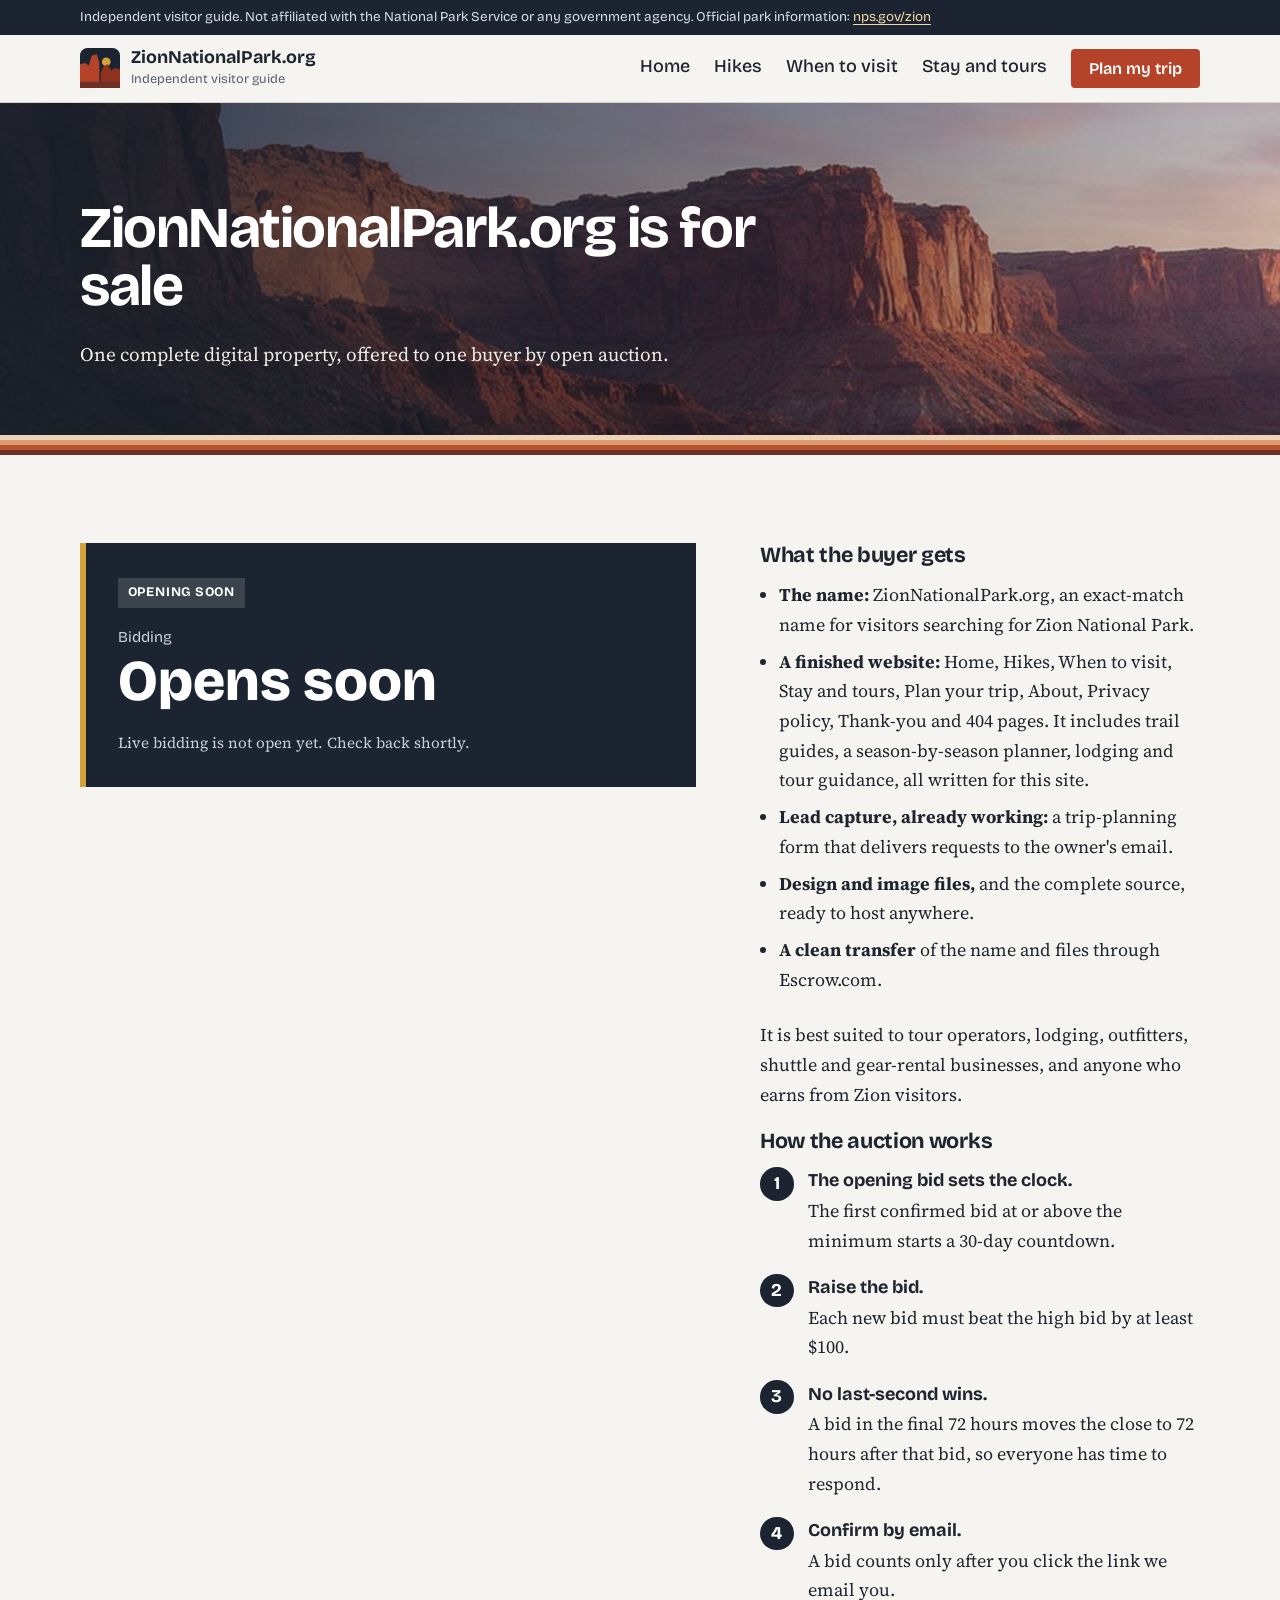
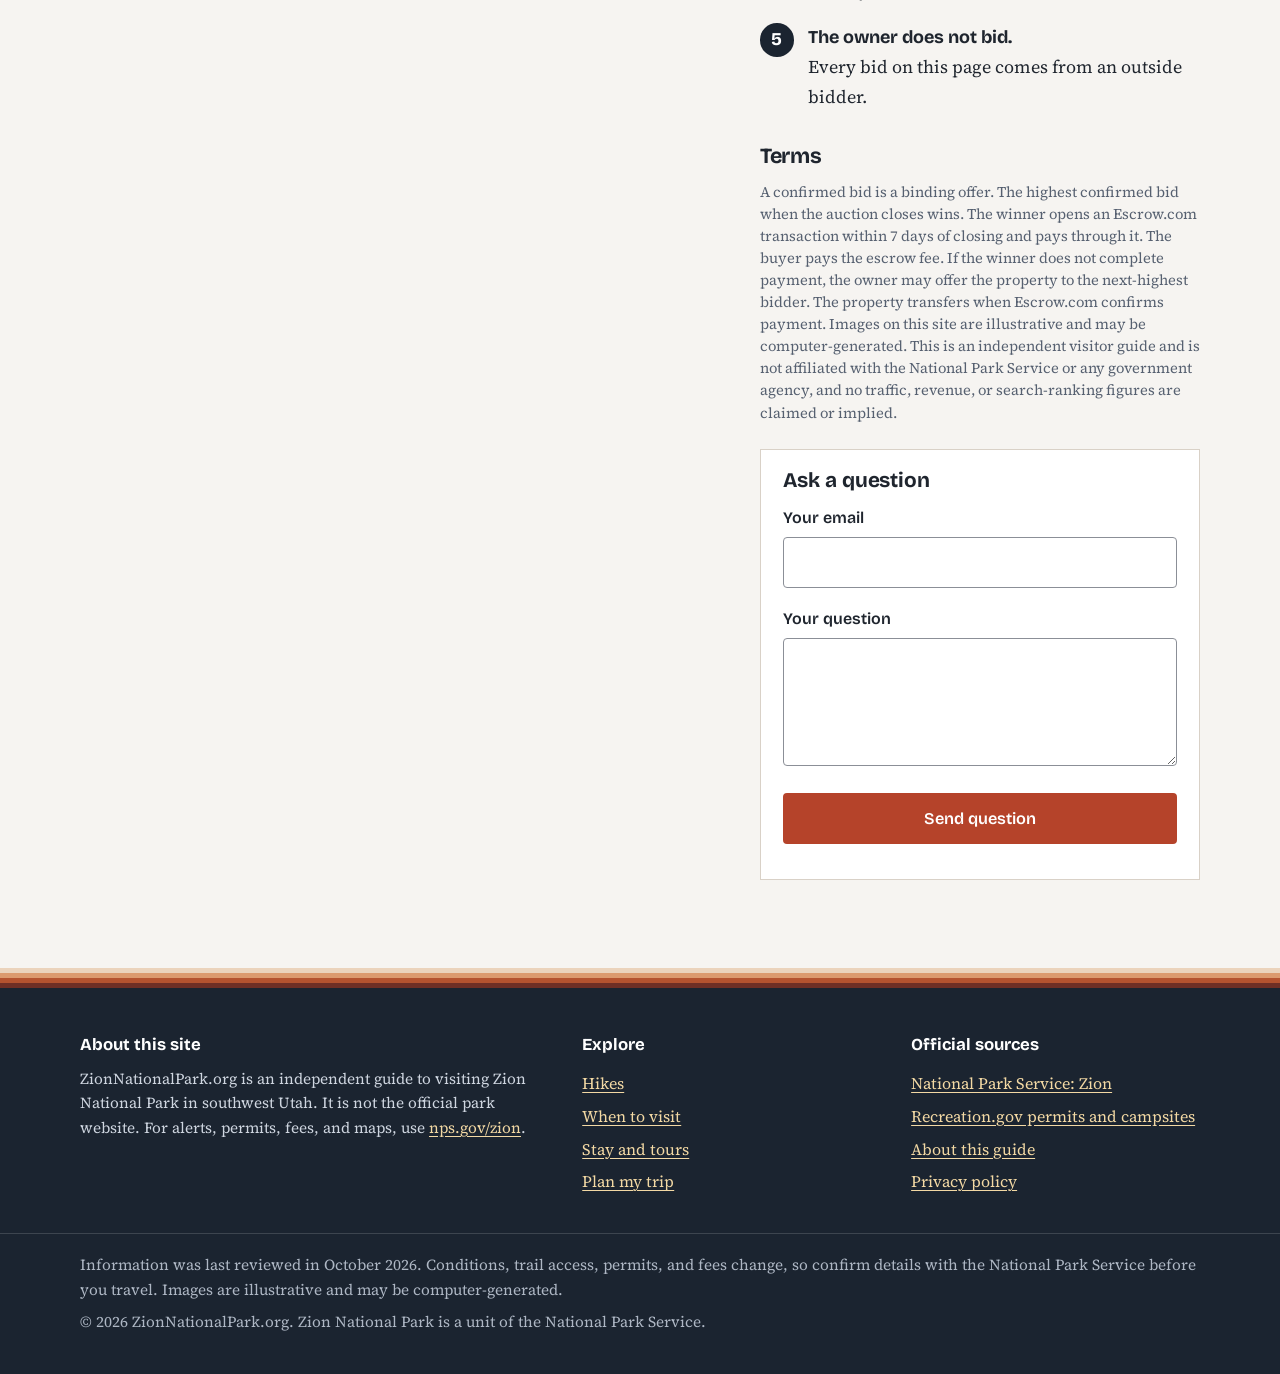
==== auction.html @ b56c2395 "Add auction page (unlinked, noindex) and auction client script Co-Authored-By: Claude Sonnet 5.5 <no" ====
<!doctype html>
<html lang="en">
<head>
<meta charset="utf-8">
<meta name="robots" content="noindex, follow">
<meta name="viewport" content="width=device-width, initial-scale=1">
<title>ZionNationalPark.org: Digital Property for Sale by Auction</title>
<meta name="description" content="ZionNationalPark.org is offered as a complete digital property: the name, a finished visitor guide, and a working lead-capture form. Bids are open.">

<link rel="canonical" href="https://zionnationalpark.org/auction.html">
<meta property="og:type" content="website">
<meta property="og:site_name" content="ZionNationalPark.org">
<meta property="og:title" content="ZionNationalPark.org: Digital Property for Sale by Auction">
<meta property="og:description" content="ZionNationalPark.org is offered as a complete digital property: the name, a finished visitor guide, and a working lead-capture form. Bids are open.">
<meta property="og:url" content="https://zionnationalpark.org/auction.html">
<meta property="og:image" content="https://zionnationalpark.org/images/og-image.jpg">
<meta name="twitter:card" content="summary_large_image">
<meta name="theme-color" content="#1b2430">
<link rel="icon" href="favicon.svg" type="image/svg+xml">
<link rel="apple-touch-icon" href="apple-touch-icon.png">
<link rel="preconnect" href="https://fonts.googleapis.com">
<link rel="preconnect" href="https://fonts.gstatic.com" crossorigin>
<link rel="stylesheet" href="https://fonts.googleapis.com/css2?family=Bricolage+Grotesque:opsz,wght@12..96,500..800&family=Source+Serif+4:ital,opsz,wght@0,8..60,400..600;1,8..60,400&display=swap">
<link rel="stylesheet" href="css/style.css">
<script src="js/config.js"></script>
<script src="js/main.js" defer></script>
<script src="js/auction.js" defer></script>

</head>
<body>
<a class="skip" href="#main">Skip to content</a>
<div class="notice"><div class="wrap">Independent visitor guide. Not affiliated with the National Park Service or any government agency. Official park information: <a href="https://www.nps.gov/zion" rel="noopener">nps.gov/zion</a></div></div>
<header class="site-header">
<div class="wrap">
<a class="brand" href="index.html"><svg viewBox="0 0 64 64" aria-hidden="true"><rect width="64" height="64" rx="12" fill="#1B2430"/><circle cx="42" cy="22" r="7" fill="#D6A03B"/><path d="M0,64 L0,26 L8,24 L14,28 L19,12 L27,10 L31,24 L31,64 Z" fill="#B5432A"/><path d="M64,64 L64,34 L56,32 L50,36 L44,26 L37,30 L33,40 L33,64 Z" fill="#8F3320"/><rect x="0" y="54" width="64" height="10" fill="#6F2F25"/></svg><span><span class="brand-name">ZionNationalPark.org</span><span class="brand-sub">Independent visitor guide</span></span></a>
<button class="nav-toggle" type="button" aria-expanded="false" aria-controls="site-nav">Menu</button>
<nav class="nav" id="site-nav" aria-label="Main"><a href="index.html">Home</a><a href="hikes.html">Hikes</a><a href="when-to-visit.html">When to visit</a><a href="plan-your-stay.html">Stay and tours</a><a class="btn" href="plan-your-trip.html">Plan my trip</a></nav>
</div>
</header>
<main id="main">

<section class="page-head">
<img src="images/header-plan.jpg" data-fallback="images/art/header-plan.svg" alt="" width="1600" height="500" fetchpriority="high">
<div class="wrap">
<h1>ZionNationalPark.org is for sale</h1>
<p>One complete digital property, offered to one buyer by open auction.</p>
</div>
</section>
<div class="strata" aria-hidden="true"><i></i><i></i><i></i><i></i></div>

<section class="section">
<div class="wrap form-layout">
<div>
<div id="a-banner" class="a-banner" hidden role="status"></div>

<div class="auction-panel" id="auction-panel" aria-live="polite">
<span class="a-status" id="a-status">Loading</span>
<p class="a-label" id="a-label">Current high bid</p>
<p class="a-amount" id="a-amount">&nbsp;</p>
<p class="a-clock-label" id="a-clock-label"></p>
<p class="a-clock" id="a-clock"></p>
<p class="a-meta" id="a-meta"></p>
<div class="a-history-wrap" id="a-history-wrap" hidden>
<h3>Confirmed bids</h3>
<ul class="a-history" id="a-history"></ul>
</div>
</div>

<div id="bid-form-wrap" hidden>
<form id="bid-form" class="lead-form" novalidate>
<h2 style="margin-top:0">Place a bid</h2>
<p class="fine" style="margin-top:0">Your next bid must be at least <strong id="a-min"></strong>. Your bid counts only after you confirm it by email.</p>
<div class="hp" aria-hidden="true"><input type="text" name="website" tabindex="-1" autocomplete="off"></div>
<div class="field-row">
<div class="field"><label for="bid-name">Your name</label><input type="text" id="bid-name" name="name" autocomplete="name" required></div>
<div class="field"><label for="bid-company">Company <span class="hint">(optional)</span></label><input type="text" id="bid-company" name="company" autocomplete="organization"></div>
</div>
<div class="field-row">
<div class="field"><label for="bid-email">Email</label><input type="email" id="bid-email" name="email" autocomplete="email" required></div>
<div class="field"><label for="bid-phone">Phone</label><input type="tel" id="bid-phone" name="phone" autocomplete="tel" required></div>
</div>
<div class="field"><label for="bid-amount">Your bid (US dollars)</label><div class="a-amount-field"><span>$</span><input type="text" inputmode="numeric" id="bid-amount" name="amount" autocomplete="off" required></div></div>
<div class="field"><label class="check"><input type="checkbox" name="terms" id="bid-terms"><span>I have read the auction terms. I understand that a confirmed bid is binding, and that the winner pays through Escrow.com within 7 days of the auction closing.</span></label></div>
<button class="btn" type="submit">Submit bid</button>
<div id="bid-status" class="form-status" role="status"></div>
</form>
</div>
<div id="a-closed" class="a-closed" hidden>Bidding is not open right now.</div>
</div>

<aside class="a-side">
<h2>What the buyer gets</h2>
<ul class="a-list">
<li><strong>The name:</strong> ZionNationalPark.org, an exact-match name for visitors searching for Zion National Park.</li>
<li><strong>A finished website:</strong> Home, Hikes, When to visit, Stay and tours, Plan your trip, About, Privacy policy, Thank-you and 404 pages. It includes trail guides, a season-by-season planner, lodging and tour guidance, all written for this site.</li>
<li><strong>Lead capture, already working:</strong> a trip-planning form that delivers requests to the owner's email.</li>
<li><strong>Design and image files,</strong> and the complete source, ready to host anywhere.</li>
<li><strong>A clean transfer</strong> of the name and files through Escrow.com.</li>
</ul>
<p>It is best suited to tour operators, lodging, outfitters, shuttle and gear-rental businesses, and anyone who earns from Zion visitors.</p>

<h2>How the auction works</h2>
<ol class="steps">
<li><strong>The opening bid sets the clock.</strong>The first confirmed bid at or above the minimum starts a 30-day countdown.</li>
<li><strong>Raise the bid.</strong>Each new bid must beat the high bid by at least $100.</li>
<li><strong>No last-second wins.</strong>A bid in the final 72 hours moves the close to 72 hours after that bid, so everyone has time to respond.</li>
<li><strong>Confirm by email.</strong>A bid counts only after you click the link we email you.</li>
<li><strong>The owner does not bid.</strong>Every bid on this page comes from an outside bidder.</li>
</ol>

<h2>Terms</h2>
<p class="fine" style="margin-top:0">A confirmed bid is a binding offer. The highest confirmed bid when the auction closes wins. The winner opens an Escrow.com transaction within 7 days of closing and pays through it. The buyer pays the escrow fee. If the winner does not complete payment, the owner may offer the property to the next-highest bidder. The property transfers when Escrow.com confirms payment. Images on this site are illustrative and may be computer-generated. This is an independent visitor guide and is not affiliated with the National Park Service or any government agency, and no traffic, revenue, or search-ranking figures are claimed or implied.</p>

<form id="ask-form" class="ask-form" novalidate>
<h3>Ask a question</h3>
<div class="hp" aria-hidden="true"><input type="checkbox" name="botcheck" tabindex="-1" autocomplete="off"></div>
<div class="field"><label for="ask-email">Your email</label><input type="email" id="ask-email" name="email" required></div>
<div class="field"><label for="ask-msg">Your question</label><textarea id="ask-msg" name="message" required></textarea></div>
<button class="btn" type="submit">Send question</button>
<div id="ask-status" class="form-status" role="status"></div>
</form>
</aside>
</div>
</section>

</main>
<div class="strata strata--static" aria-hidden="true"><i></i><i></i><i></i><i></i></div>
<footer class="site-footer">
<div class="wrap">
<div>
<h2>About this site</h2>
<p>ZionNationalPark.org is an independent guide to visiting Zion National Park in southwest Utah. It is not the official park website. For alerts, permits, fees, and maps, use <a href="https://www.nps.gov/zion" rel="noopener">nps.gov/zion</a>.</p>
</div>
<div>
<h2>Explore</h2>
<ul>
<li><a href="hikes.html">Hikes</a></li>
<li><a href="when-to-visit.html">When to visit</a></li>
<li><a href="plan-your-stay.html">Stay and tours</a></li>
<li><a href="plan-your-trip.html">Plan my trip</a></li>
</ul>
</div>
<div>
<h2>Official sources</h2>
<ul>
<li><a href="https://www.nps.gov/zion" rel="noopener">National Park Service: Zion</a></li>
<li><a href="https://www.recreation.gov" rel="noopener">Recreation.gov permits and campsites</a></li>
<li><a href="about.html">About this guide</a></li>
<li><a href="privacy.html">Privacy policy</a></li>
</ul>
</div>
</div>
<div class="legal"><div class="wrap">
<p>Information was last reviewed in October 2026. Conditions, trail access, permits, and fees change, so confirm details with the National Park Service before you travel. Images are illustrative and may be computer-generated.</p>
<p>&copy; <span id="year">2026</span> ZionNationalPark.org. Zion National Park is a unit of the National Park Service.</p>
</div></div>
</footer>
</body>
</html>
---- css/style.css ----
/* ZionNationalPark.org — independent visitor guide */

:root {
  --night: #1b2430;
  --night-2: #27354a;
  --paper: #f6f4f1;
  --paper-2: #ebe6df;
  --ink: #1f252e;
  --muted: #566070;
  --line: #d9d1c7;
  --vermilion: #b5432a;
  --vermilion-dk: #8f3320;
  --river: #2f6f6a;
  --gold: #d6a03b;
  --s1: #ebd3bc;
  --s2: #dc9a6e;
  --s3: #b5532f;
  --s4: #6f2f25;
  --wrap: 1120px;
  --head: "Bricolage Grotesque", "Avenir Next", "Segoe UI", system-ui, sans-serif;
  --body: "Source Serif 4", Georgia, "Times New Roman", serif;
}

*, *::before, *::after { box-sizing: border-box; }
html { -webkit-text-size-adjust: 100%; scroll-behavior: smooth; }
body {
  margin: 0;
  background: var(--paper);
  color: var(--ink);
  font-family: var(--body);
  font-size: 1.125rem;
  line-height: 1.65;
}
img { max-width: 100%; height: auto; display: block; }
a { color: var(--vermilion); text-underline-offset: 3px; }
a:hover { color: var(--vermilion-dk); }
:focus-visible { outline: 3px solid var(--river); outline-offset: 3px; }

h1, h2, h3 {
  font-family: var(--head);
  font-weight: 700;
  line-height: 1.12;
  letter-spacing: -0.015em;
  margin: 0 0 .6em;
}
h1 { font-size: clamp(2.5rem, 6.4vw, 4.8rem); line-height: 1.02; letter-spacing: -0.025em; }
h2 { font-size: clamp(1.75rem, 3.4vw, 2.5rem); }
h3 { font-size: 1.3rem; letter-spacing: -0.005em; }
p { margin: 0 0 1.1em; }

.wrap { width: min(100% - 2.5rem, var(--wrap)); margin-inline: auto; }
.prose { max-width: 40rem; }
.section { padding: clamp(3rem, 7vw, 5.5rem) 0; }
.section--tint { background: var(--paper-2); }
.lede { font-size: 1.28rem; line-height: 1.55; color: #323a46; }

.skip {
  position: absolute; left: -999px; top: 0; background: #fff; color: var(--ink);
  padding: .6rem 1rem; z-index: 100;
}
.skip:focus { left: .5rem; top: .5rem; }

/* ---------- top notice + header ---------- */
.notice {
  background: var(--night);
  color: #d9dee6;
  font-family: var(--head);
  font-size: .84rem;
  line-height: 1.4;
  padding: .5rem 0;
}
.notice a { color: #f3d9a4; }
.site-header { background: var(--paper); border-bottom: 1px solid var(--line); }
.site-header .wrap { display: flex; align-items: center; justify-content: space-between; gap: 1rem; padding: .8rem 0; }
.brand { display: flex; align-items: center; gap: .7rem; text-decoration: none; color: var(--ink); }
.brand svg, .brand img { width: 40px; height: 40px; flex: none; }
.brand-name { font-family: var(--head); font-weight: 700; font-size: 1.12rem; line-height: 1.1; display: block; }
.brand-sub { font-family: var(--head); font-size: .8rem; color: var(--muted); display: block; }
.nav-toggle {
  display: none; font: inherit; font-family: var(--head); font-weight: 600;
  background: none; border: 1.5px solid var(--ink); border-radius: 4px; padding: .4rem .8rem; cursor: pointer; color: var(--ink);
}
.nav { display: flex; align-items: center; gap: 1.5rem; font-family: var(--head); font-weight: 500; }
.nav a { color: var(--ink); text-decoration: none; padding: .3rem 0; border-bottom: 2px solid transparent; }
.nav a:hover { border-bottom-color: var(--s2); }
.nav a[aria-current="page"] { border-bottom-color: var(--vermilion); }
.nav .btn { color: #fff; border-bottom: 0; padding: .55rem 1rem; }

@media (max-width: 860px) {
  .nav-toggle { display: inline-block; }
  .nav { display: none; position: absolute; left: 0; right: 0; top: 100%; background: var(--paper); flex-direction: column; align-items: stretch; gap: 0; padding: .5rem 1.25rem 1.2rem; border-bottom: 1px solid var(--line); z-index: 20; }
  .nav.is-open { display: flex; }
  .nav a { padding: .8rem 0; border-bottom: 1px solid var(--line); }
  .nav .btn { margin-top: .8rem; text-align: center; }
  .site-header { position: relative; }
}

/* ---------- buttons ---------- */
.btn {
  display: inline-block; font-family: var(--head); font-weight: 600; font-size: 1.02rem; line-height: 1.2;
  background: var(--vermilion); color: #fff; text-decoration: none;
  padding: .85rem 1.35rem; border-radius: 4px; border: 2px solid var(--vermilion); cursor: pointer;
}
.btn:hover { background: var(--vermilion-dk); border-color: var(--vermilion-dk); color: #fff; }
.btn--ghost { background: transparent; color: #fff; border-color: rgba(255,255,255,.75); }
.btn--ghost:hover { background: rgba(255,255,255,.14); border-color: #fff; }
.btn--gold { background: var(--gold); border-color: var(--gold); color: var(--night); }
.btn--gold:hover { background: #e4b252; border-color: #e4b252; color: var(--night); }
.btn-row { display: flex; flex-wrap: wrap; gap: .8rem; }

/* ---------- strata band (page-load draws once) ---------- */
.strata { display: flex; flex-direction: column; }
.strata i { display: block; height: 5px; transform-origin: left; animation: draw .9s cubic-bezier(.2,.7,.2,1) both; }
.strata i:nth-child(1) { background: var(--s1); animation-delay: .05s; }
.strata i:nth-child(2) { background: var(--s2); animation-delay: .2s; }
.strata i:nth-child(3) { background: var(--s3); animation-delay: .35s; }
.strata i:nth-child(4) { background: var(--s4); animation-delay: .5s; }
@keyframes draw { from { transform: scaleX(0); } to { transform: scaleX(1); } }
.strata--static i { animation: none; }

/* ---------- hero ---------- */
.hero { position: relative; color: #fff; background: var(--night); min-height: min(82vh, 780px); display: flex; align-items: flex-end; overflow: hidden; }
.hero > img { position: absolute; inset: 0; width: 100%; height: 100%; object-fit: cover; }
.hero::before {
  content: ""; position: absolute; inset: 0; z-index: 1;
  background: linear-gradient(180deg, rgba(27,36,48,.28) 0%, rgba(27,36,48,.12) 35%, rgba(27,36,48,.82) 100%);
}
.hero .wrap { position: relative; z-index: 2; padding: 6rem 0 3.2rem; }
.hero h1 { max-width: 16ch; text-shadow: 0 2px 24px rgba(0,0,0,.35); }
.hero p { max-width: 36rem; font-size: 1.25rem; color: #f1ece4; text-shadow: 0 1px 12px rgba(0,0,0,.4); }

.page-head { position: relative; color: #fff; background: var(--night); overflow: hidden; }
.page-head > img { position: absolute; inset: 0; width: 100%; height: 100%; object-fit: cover; }
.page-head::before { content: ""; position: absolute; inset: 0; z-index: 1; background: linear-gradient(90deg, rgba(27,36,48,.82) 0%, rgba(27,36,48,.45) 60%, rgba(27,36,48,.2) 100%); }
.page-head .wrap { position: relative; z-index: 2; padding: clamp(3.5rem, 8vw, 6rem) 0 clamp(2.5rem, 6vw, 4rem); }
.page-head h1 { font-size: clamp(2.1rem, 5vw, 3.6rem); max-width: 20ch; margin-bottom: .4em; }
.page-head p { max-width: 38rem; font-size: 1.2rem; margin: 0; color: #f1ece4; }

/* ---------- quick facts ---------- */
.facts { background: var(--paper-2); border-bottom: 1px solid var(--line); }
.facts dl { display: grid; grid-template-columns: repeat(4, 1fr); margin: 0; }
.facts div { padding: 1.4rem 1.2rem 1.4rem 0; }
.facts div + div { padding-left: 1.4rem; border-left: 1px solid var(--line); }
.facts dt { font-family: var(--head); font-weight: 700; font-size: 1.55rem; line-height: 1.1; letter-spacing: -0.01em; }
.facts dd { margin: .3rem 0 0; font-size: .98rem; line-height: 1.4; color: var(--muted); }
@media (max-width: 760px) {
  .facts dl { grid-template-columns: 1fr 1fr; }
  .facts div { padding: 1rem .8rem 1rem 0; }
  .facts div:nth-child(odd) { padding-left: 0; border-left: 0; }
  .facts div:nth-child(n+3) { border-top: 1px solid var(--line); }
}

/* ---------- cards ---------- */
.grid { display: grid; gap: 1.6rem; }
.grid--2 { grid-template-columns: repeat(2, 1fr); }
.grid--3 { grid-template-columns: repeat(3, 1fr); }
.grid--4 { grid-template-columns: repeat(4, 1fr); }
@media (max-width: 980px) { .grid--4 { grid-template-columns: repeat(2, 1fr); } .grid--3 { grid-template-columns: repeat(2, 1fr); } }
@media (max-width: 640px) { .grid--4, .grid--3, .grid--2 { grid-template-columns: 1fr; } }

.card { position: relative; background: #fff; border: 1px solid var(--line); display: flex; flex-direction: column; }
.card > img { width: 100%; aspect-ratio: 4 / 3; object-fit: cover; background: var(--paper-2); }
.card-body { padding: 1.15rem 1.2rem 1.35rem; display: flex; flex-direction: column; flex: 1; }
.card-body h3 { margin-bottom: .4em; }
.card-body p { font-size: 1rem; line-height: 1.55; margin-bottom: .9em; }
.card-body > :last-child { margin-bottom: 0; }
.card h3 a { color: var(--ink); text-decoration: none; }
.card h3 a::after { content: ""; position: absolute; inset: 0; }
.card h3 a:hover { color: var(--vermilion); }
.card:focus-within { outline: 3px solid var(--river); outline-offset: 2px; }
.card h3 a:focus-visible { outline: none; }

/* ---------- trail plates ---------- */
.plate {
  display: flex; flex-wrap: wrap; gap: .5rem 1.4rem;
  margin: 0 0 1rem; padding: .85rem 1rem; background: var(--night); color: #f4eadc;
  border-radius: 2px; outline: 1px solid rgba(244,234,220,.35); outline-offset: -5px;
}
.plate div { min-width: 0; }
.plate dt { font-family: var(--head); font-size: .78rem; color: #b9c2cf; line-height: 1.3; }
.plate dd { margin: 0; font-family: var(--head); font-weight: 700; font-size: 1.1rem; line-height: 1.25; color: #fff; }

/* ---------- editorial blocks ---------- */
.split { display: grid; grid-template-columns: 1.1fr 1fr; gap: clamp(1.6rem, 4vw, 3.5rem); align-items: center; }
.split--flip > :first-child { order: 2; }
.split img { width: 100%; aspect-ratio: 4 / 3; object-fit: cover; }
@media (max-width: 800px) { .split { grid-template-columns: 1fr; } .split--flip > :first-child { order: 0; } }

.points { list-style: none; margin: 0; padding: 0; display: grid; gap: 1.5rem; }
.points li { padding-left: 1.2rem; border-left: 4px solid var(--s3); }
.points strong { font-family: var(--head); font-size: 1.15rem; display: block; margin-bottom: .15rem; }

.facts-list { margin: 0 0 1.2em; padding: 0; list-style: none; font-size: 1rem; }
.facts-list li { padding: .45rem 0; border-top: 1px solid var(--line); }
.facts-list li:last-child { border-bottom: 1px solid var(--line); }
.facts-list b { font-family: var(--head); }

.callout { background: #fff; border: 1px solid var(--line); border-left: 6px solid var(--gold); padding: 1.1rem 1.3rem; margin: 2rem 0; font-size: 1.02rem; }
.callout strong { font-family: var(--head); }
.callout > :last-child { margin-bottom: 0; }

.table-wrap { overflow-x: auto; border: 1px solid var(--line); background: #fff; }
table { border-collapse: collapse; width: 100%; font-size: 1rem; min-width: 640px; }
th, td { text-align: left; padding: .8rem 1rem; vertical-align: top; border-bottom: 1px solid var(--line); }
th { font-family: var(--head); font-weight: 600; background: var(--paper-2); }
tr:last-child td { border-bottom: 0; }

.cta { background: var(--night); color: #fff; }
.cta h2 { color: #fff; max-width: 22ch; }
.cta p { color: #d4dae3; max-width: 38rem; }

details { border-top: 1px solid var(--line); padding: 1rem 0; }
details:last-of-type { border-bottom: 1px solid var(--line); }
summary { font-family: var(--head); font-weight: 600; font-size: 1.15rem; cursor: pointer; }
details p { margin: .7rem 0 0; font-size: 1.05rem; max-width: 40rem; }

/* ---------- form ---------- */
.form-layout { display: grid; grid-template-columns: 1.4fr 1fr; gap: clamp(2rem, 5vw, 4rem); align-items: start; }
@media (max-width: 900px) { .form-layout { grid-template-columns: 1fr; } }
.lead-form { background: #fff; border: 1px solid var(--line); padding: clamp(1.2rem, 3vw, 2rem); }
.field-row { display: grid; grid-template-columns: 1fr 1fr; gap: 0 1.2rem; }
@media (max-width: 640px) { .field-row { grid-template-columns: 1fr; } }
.field { margin-bottom: 1.15rem; }
.field label, .field legend { display: block; font-family: var(--head); font-weight: 600; font-size: 1rem; margin-bottom: .35rem; padding: 0; }
.field .hint { font-size: .92rem; color: var(--muted); font-weight: 400; }
.field input[type="text"], .field input[type="email"], .field input[type="tel"], .field select, .field textarea {
  width: 100%; font: inherit; font-size: 1rem; color: var(--ink); background: #fff;
  border: 1.5px solid #8b8f97; border-radius: 4px; padding: .7rem .8rem; min-height: 3.1rem;
}
.field textarea { min-height: 8rem; }
.field textarea { min-height: 8rem; resize: vertical; }
.field input:focus, .field select:focus, .field textarea:focus { outline: 3px solid var(--river); outline-offset: 1px; border-color: var(--river); }
.field .error { display: none; color: #a12a16; font-family: var(--head); font-size: .95rem; margin-top: .35rem; }
.field.has-error .error { display: block; }
.field.has-error input, .field.has-error select, .field.has-error textarea { border-color: #a12a16; }
.check { display: flex; gap: .7rem; align-items: flex-start; font-size: .98rem; line-height: 1.5; }
.check input { width: 1.2rem; height: 1.2rem; margin-top: .25rem; flex: none; accent-color: var(--vermilion); }
.hp { position: absolute; left: -9999px; width: 1px; height: 1px; overflow: hidden; }
.form-status { margin-top: 1rem; font-family: var(--head); font-weight: 600; }
.form-status.is-error { color: #a12a16; }
.lead-form .btn { width: 100%; font-size: 1.1rem; padding: 1rem; }
.lead-form .btn[disabled] { opacity: .65; cursor: progress; }
.fine { font-size: .92rem; color: var(--muted); line-height: 1.5; margin-top: .9rem; }

.steps { list-style: none; counter-reset: step; margin: 0 0 2rem; padding: 0; display: grid; gap: 1.1rem; }
.steps li { counter-increment: step; padding-left: 3rem; position: relative; }
.steps li::before {
  content: counter(step); position: absolute; left: 0; top: .05rem; width: 2.1rem; height: 2.1rem; border-radius: 50%;
  background: var(--night); color: #fff; font-family: var(--head); font-weight: 700; display: grid; place-items: center;
}
.steps strong { font-family: var(--head); display: block; }

/* ---------- footer ---------- */
.site-footer { background: var(--night); color: #cfd6e0; font-size: 1rem; }
.site-footer .wrap { display: grid; grid-template-columns: 1.6fr 1fr 1fr; gap: 2.5rem; padding: 3rem 0 2.2rem; }
@media (max-width: 800px) { .site-footer .wrap { grid-template-columns: 1fr; gap: 1.8rem; } }
.site-footer h2 { font-size: 1.05rem; color: #fff; margin-bottom: .7em; letter-spacing: 0; }
.site-footer a { color: #f3d9a4; }
.site-footer ul { list-style: none; margin: 0; padding: 0; }
.site-footer li { padding: .2rem 0; }
.site-footer p { font-size: .96rem; line-height: 1.6; }
.legal { border-top: 1px solid rgba(255,255,255,.15); padding: 1.2rem 0 2rem; font-size: .88rem; color: #aeb7c4; }
.legal .wrap { display: block; padding: 0; }
.legal p { margin: 0 0 .5em; }

.center-page { text-align: left; }

@media (prefers-reduced-motion: reduce) {
  html { scroll-behavior: auto; }
  .strata i { animation: none; }
}
@media print {
  .notice, .nav, .nav-toggle, .cta, .site-footer .wrap { display: none; }
}

/* ---------- auction page ---------- */
.auction-panel { background: var(--night); color: #fff; padding: clamp(1.3rem, 3vw, 2rem); border-left: 6px solid var(--gold); margin-bottom: 1.6rem; }
.a-status { display: inline-block; font-family: var(--head); font-weight: 700; font-size: .82rem; letter-spacing: .06em; text-transform: uppercase; padding: .25rem .6rem; background: rgba(255,255,255,.14); color: #fff; }
.a-status.is-running { background: var(--gold); color: var(--night); }
.a-status.is-open { background: var(--river); color: #fff; }
.a-label { font-family: var(--head); font-size: .95rem; color: #c9d1dc; margin: 1.1rem 0 0; }
.a-amount { font-family: var(--head); font-weight: 800; font-size: clamp(2.4rem, 7vw, 3.6rem); line-height: 1.1; margin: 0; color: #fff; }
.a-clock-label { font-family: var(--head); font-size: .95rem; color: #c9d1dc; margin: 1.1rem 0 0; }
.a-clock { font-family: var(--head); font-weight: 700; font-size: clamp(1.3rem, 4vw, 1.8rem); margin: 0; font-variant-numeric: tabular-nums; }
.a-meta { font-size: .95rem; color: #c9d1dc; margin: .9rem 0 0; line-height: 1.55; }
.a-history-wrap { margin-top: 1.3rem; border-top: 1px solid rgba(255,255,255,.18); padding-top: 1rem; }
.a-history-wrap h3 { font-size: 1rem; color: #fff; margin: 0 0 .5rem; }
.a-history { list-style: none; margin: 0; padding: 0; font-family: var(--head); font-size: .95rem; }
.a-history li { display: flex; justify-content: space-between; gap: 1rem; padding: .3rem 0; border-bottom: 1px solid rgba(255,255,255,.1); }
.a-history li span:first-child { font-weight: 700; }
.a-history li span:last-child { color: #c9d1dc; text-align: right; }
.a-banner { padding: .9rem 1.1rem; margin-bottom: 1.2rem; font-family: var(--head); font-weight: 600; border-left: 6px solid; }
.a-banner.is-ok { background: #e3f2e6; border-color: #2e7d4a; color: #174a2b; }
.a-banner.is-warn { background: #fdf0d8; border-color: #b9770e; color: #6b4306; }
.form-status.is-ok { color: #1f6b3d; }
.a-amount-field { position: relative; }
.a-amount-field span { position: absolute; left: .85rem; top: 50%; transform: translateY(-50%); font-family: var(--head); font-weight: 700; }
.a-amount-field input { padding-left: 1.8rem !important; }
.a-closed { background: #fff; border: 1px solid var(--line); padding: 1.2rem 1.4rem; font-family: var(--head); font-weight: 600; }
.a-list { margin: 0 0 1.6rem; padding-left: 1.2rem; }
.a-list li { margin-bottom: .45rem; }
.a-side h2 { font-size: 1.35rem; }
.ask-form { background: #fff; border: 1px solid var(--line); padding: 1.2rem 1.4rem; margin-top: 1.6rem; }
.ask-form .btn { width: 100%; }
.ask-form h3 { margin-top: 0; }
[hidden] { display: none !important; }
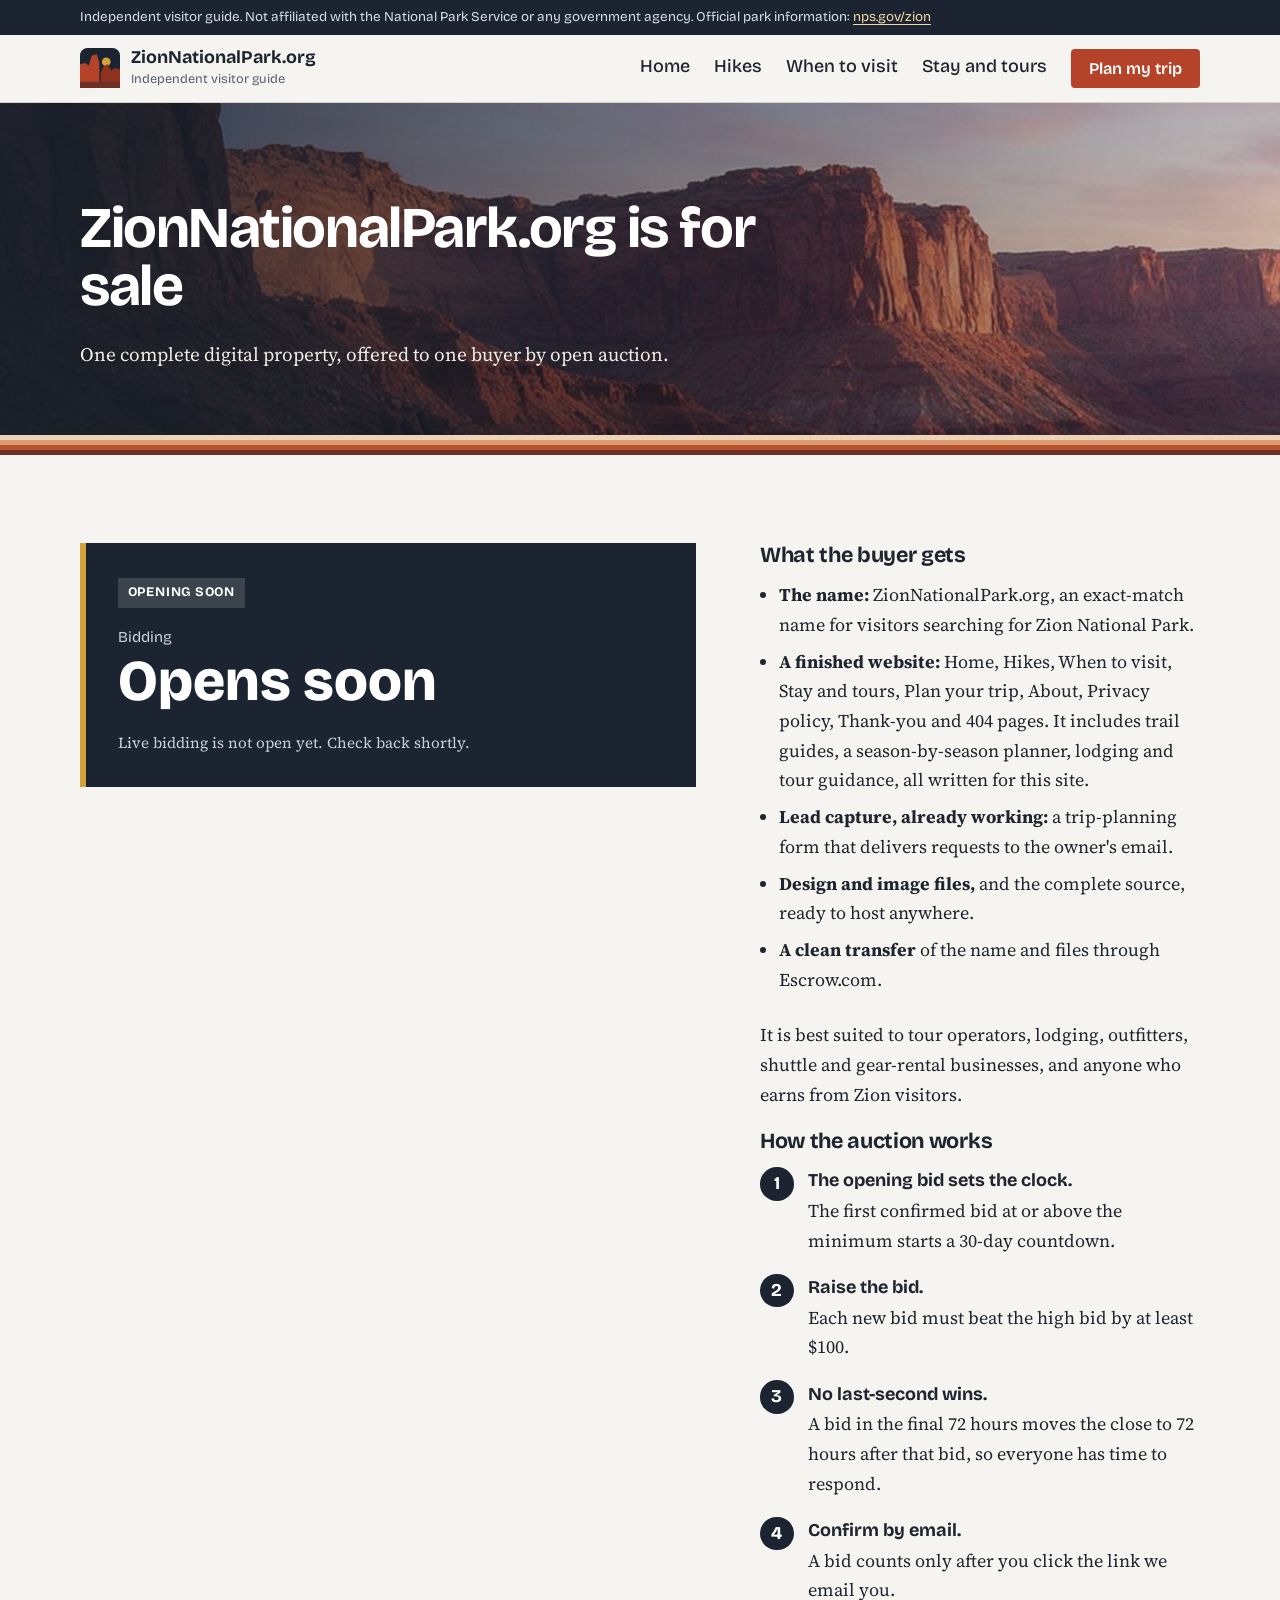
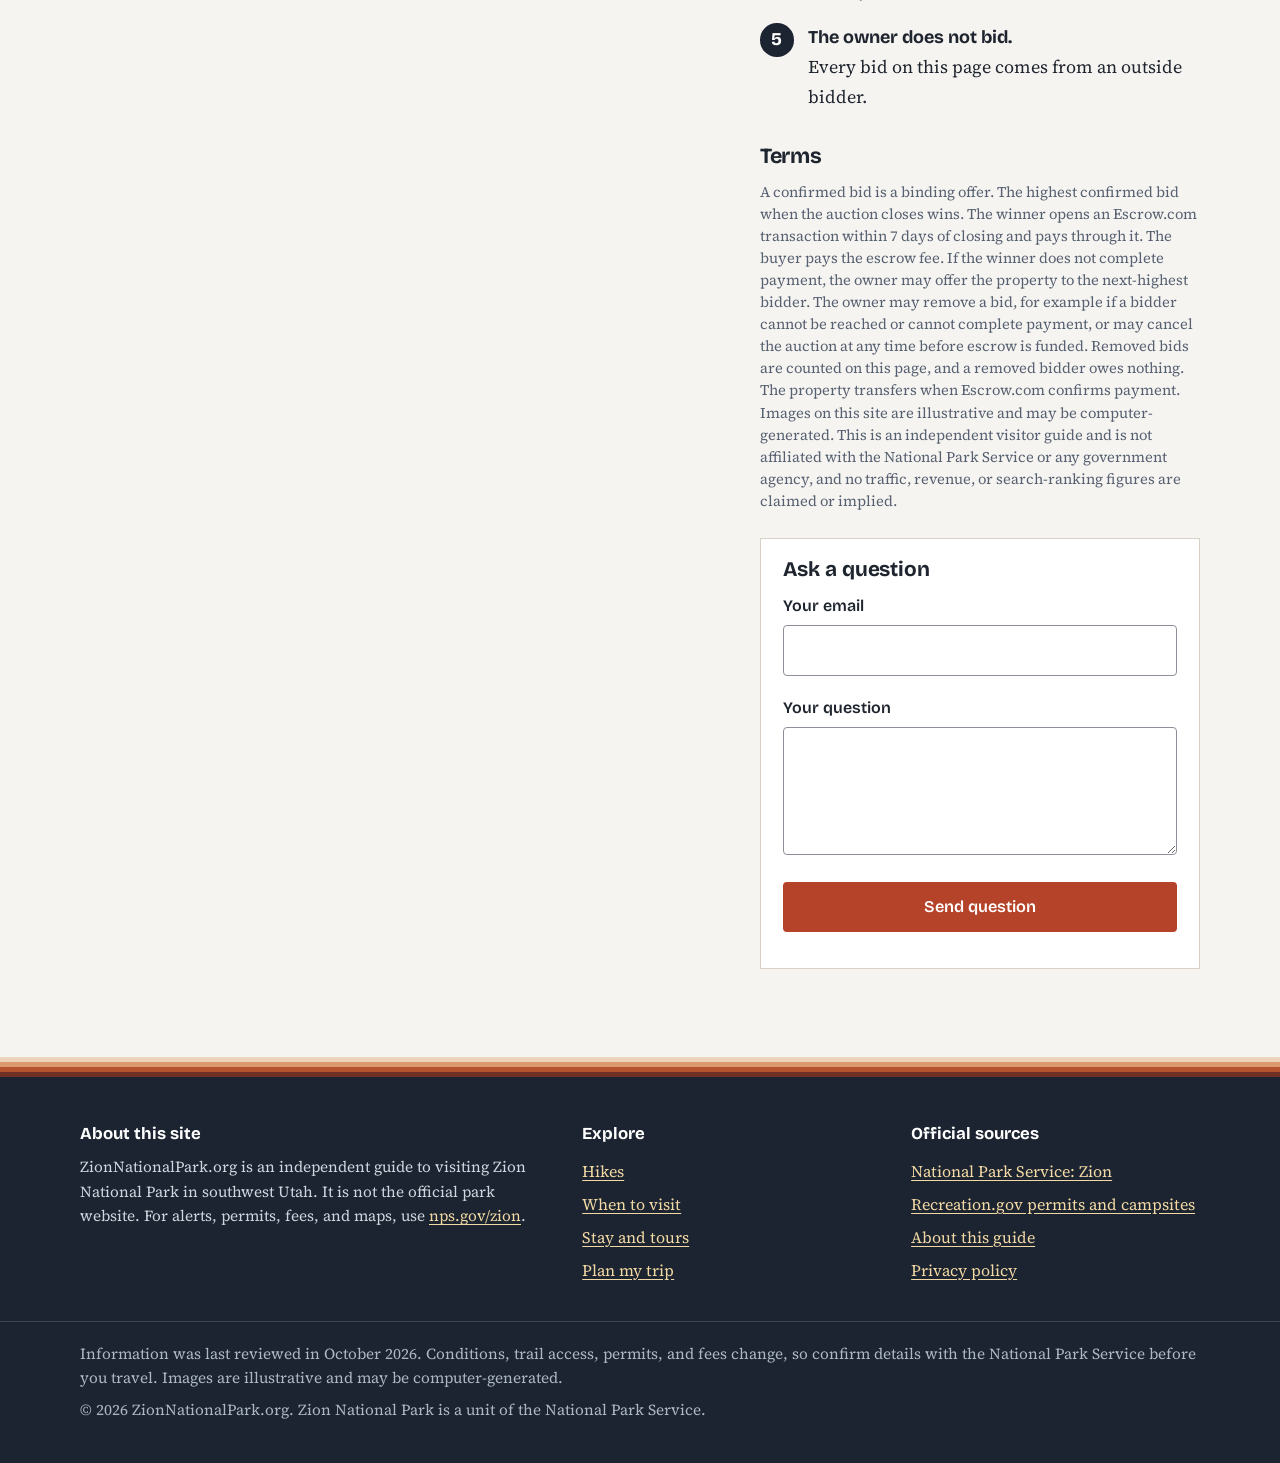
==== commit 075e91e2: "Auction page: cancelled state, removed-bid note, updated terms Co-Authored-By: Claude Sonnet 5.5 <no" ====
--- a/auction.html
+++ b/auction.html
@@ -63,6 +63,7 @@
 <div class="a-history-wrap" id="a-history-wrap" hidden>
 <h3>Confirmed bids</h3>
 <ul class="a-history" id="a-history"></ul>
+<p class="a-meta" id="a-removed" hidden></p>
 </div>
 </div>
 
@@ -109,7 +110,7 @@
 </ol>
 
 <h2>Terms</h2>
-<p class="fine" style="margin-top:0">A confirmed bid is a binding offer. The highest confirmed bid when the auction closes wins. The winner opens an Escrow.com transaction within 7 days of closing and pays through it. The buyer pays the escrow fee. If the winner does not complete payment, the owner may offer the property to the next-highest bidder. The property transfers when Escrow.com confirms payment. Images on this site are illustrative and may be computer-generated. This is an independent visitor guide and is not affiliated with the National Park Service or any government agency, and no traffic, revenue, or search-ranking figures are claimed or implied.</p>
+<p class="fine" style="margin-top:0">A confirmed bid is a binding offer. The highest confirmed bid when the auction closes wins. The winner opens an Escrow.com transaction within 7 days of closing and pays through it. The buyer pays the escrow fee. If the winner does not complete payment, the owner may offer the property to the next-highest bidder. The owner may remove a bid, for example if a bidder cannot be reached or cannot complete payment, or may cancel the auction at any time before escrow is funded. Removed bids are counted on this page, and a removed bidder owes nothing. The property transfers when Escrow.com confirms payment. Images on this site are illustrative and may be computer-generated. This is an independent visitor guide and is not affiliated with the National Park Service or any government agency, and no traffic, revenue, or search-ranking figures are claimed or implied.</p>
 
 <form id="ask-form" class="ask-form" novalidate>
 <h3>Ask a question</h3>
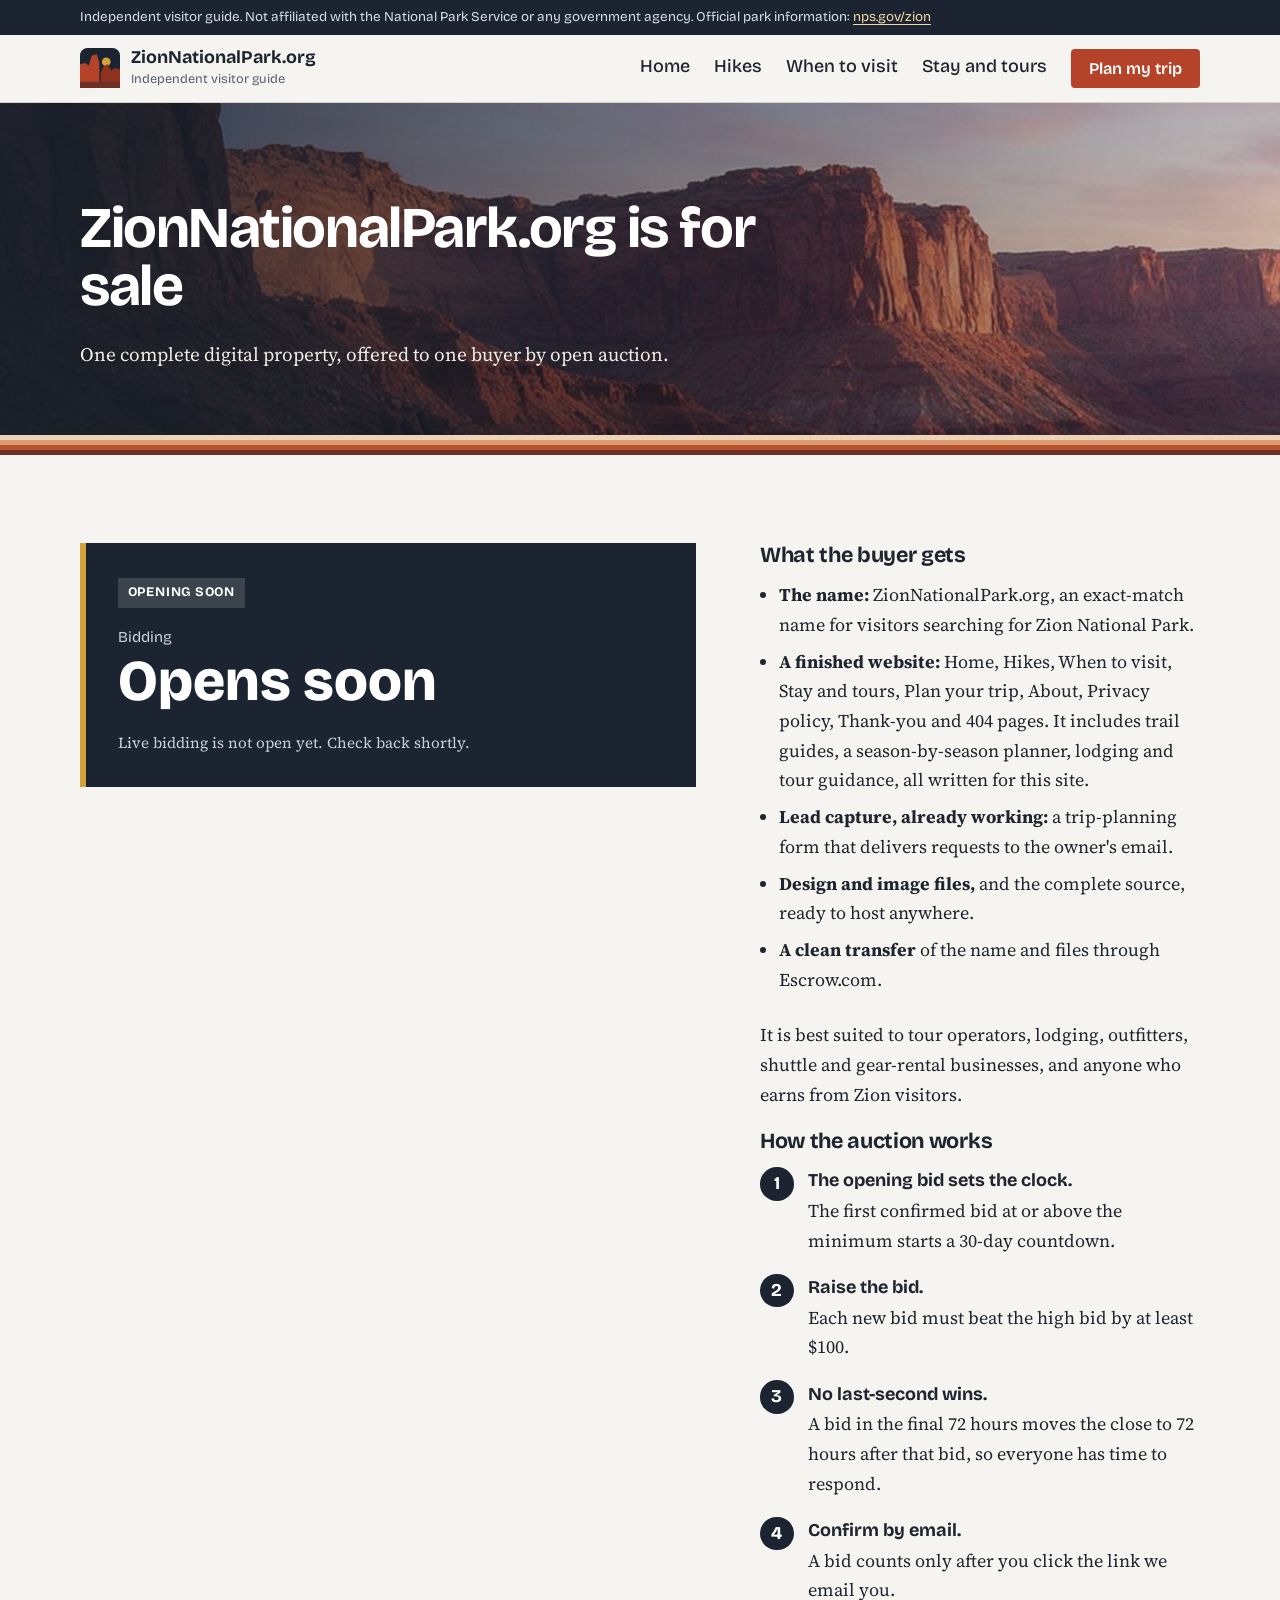
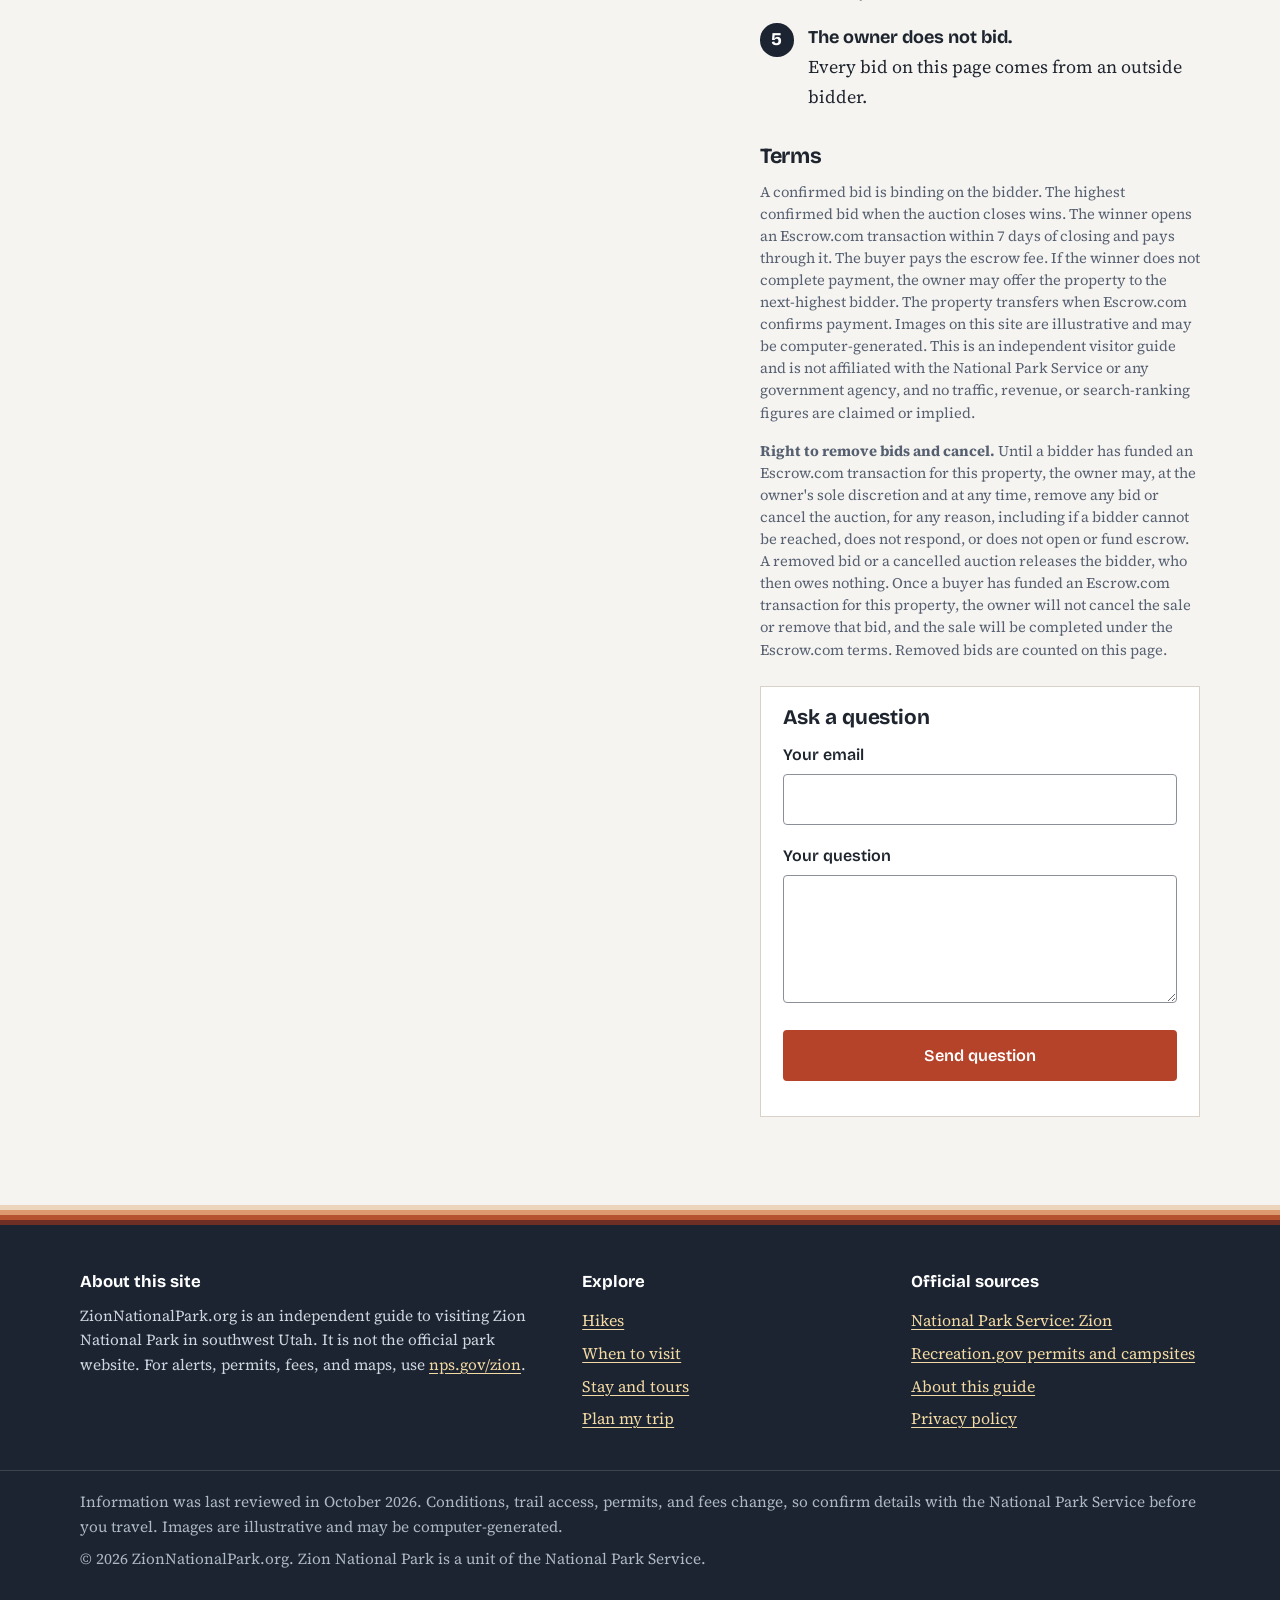
==== commit b5f3254f: "Auction terms: right to remove bids and cancel until escrow is funded Co-Authored-By: Claude Sonnet " ====
--- a/auction.html
+++ b/auction.html
@@ -81,7 +81,7 @@
 <div class="field"><label for="bid-phone">Phone</label><input type="tel" id="bid-phone" name="phone" autocomplete="tel" required></div>
 </div>
 <div class="field"><label for="bid-amount">Your bid (US dollars)</label><div class="a-amount-field"><span>$</span><input type="text" inputmode="numeric" id="bid-amount" name="amount" autocomplete="off" required></div></div>
-<div class="field"><label class="check"><input type="checkbox" name="terms" id="bid-terms"><span>I have read the auction terms. I understand that a confirmed bid is binding, and that the winner pays through Escrow.com within 7 days of the auction closing.</span></label></div>
+<div class="field"><label class="check"><input type="checkbox" name="terms" id="bid-terms"><span>I have read the auction terms. I understand that a confirmed bid is binding on me, that the winner opens and funds an Escrow.com transaction within 7 days of the auction closing, and that the owner may remove a bid or cancel the auction until escrow is funded.</span></label></div>
 <button class="btn" type="submit">Submit bid</button>
 <div id="bid-status" class="form-status" role="status"></div>
 </form>
@@ -110,7 +110,8 @@
 </ol>
 
 <h2>Terms</h2>
-<p class="fine" style="margin-top:0">A confirmed bid is a binding offer. The highest confirmed bid when the auction closes wins. The winner opens an Escrow.com transaction within 7 days of closing and pays through it. The buyer pays the escrow fee. If the winner does not complete payment, the owner may offer the property to the next-highest bidder. The owner may remove a bid, for example if a bidder cannot be reached or cannot complete payment, or may cancel the auction at any time before escrow is funded. Removed bids are counted on this page, and a removed bidder owes nothing. The property transfers when Escrow.com confirms payment. Images on this site are illustrative and may be computer-generated. This is an independent visitor guide and is not affiliated with the National Park Service or any government agency, and no traffic, revenue, or search-ranking figures are claimed or implied.</p>
+<p class="fine" style="margin-top:0">A confirmed bid is binding on the bidder. The highest confirmed bid when the auction closes wins. The winner opens an Escrow.com transaction within 7 days of closing and pays through it. The buyer pays the escrow fee. If the winner does not complete payment, the owner may offer the property to the next-highest bidder. The property transfers when Escrow.com confirms payment. Images on this site are illustrative and may be computer-generated. This is an independent visitor guide and is not affiliated with the National Park Service or any government agency, and no traffic, revenue, or search-ranking figures are claimed or implied.</p>
+<p class="fine"><strong>Right to remove bids and cancel.</strong> Until a bidder has funded an Escrow.com transaction for this property, the owner may, at the owner's sole discretion and at any time, remove any bid or cancel the auction, for any reason, including if a bidder cannot be reached, does not respond, or does not open or fund escrow. A removed bid or a cancelled auction releases the bidder, who then owes nothing. Once a buyer has funded an Escrow.com transaction for this property, the owner will not cancel the sale or remove that bid, and the sale will be completed under the Escrow.com terms. Removed bids are counted on this page.</p>
 
 <form id="ask-form" class="ask-form" novalidate>
 <h3>Ask a question</h3>
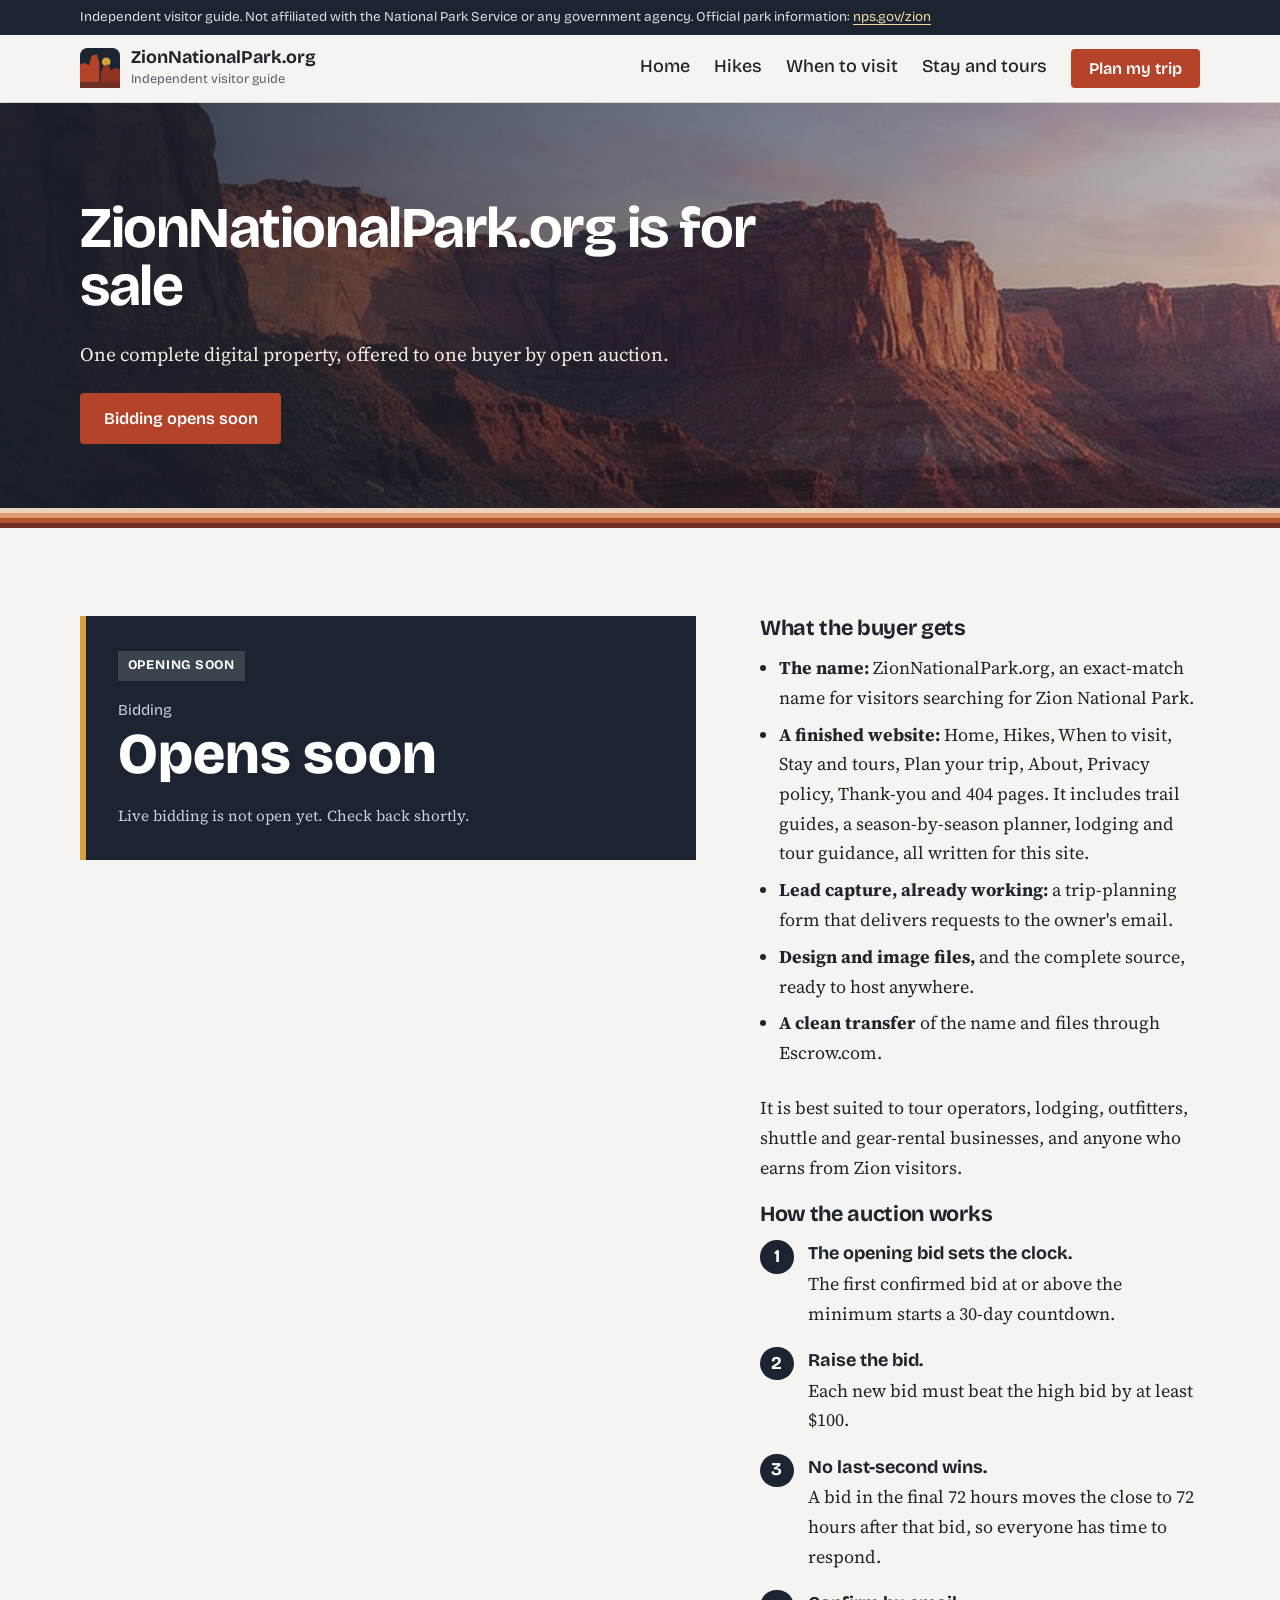
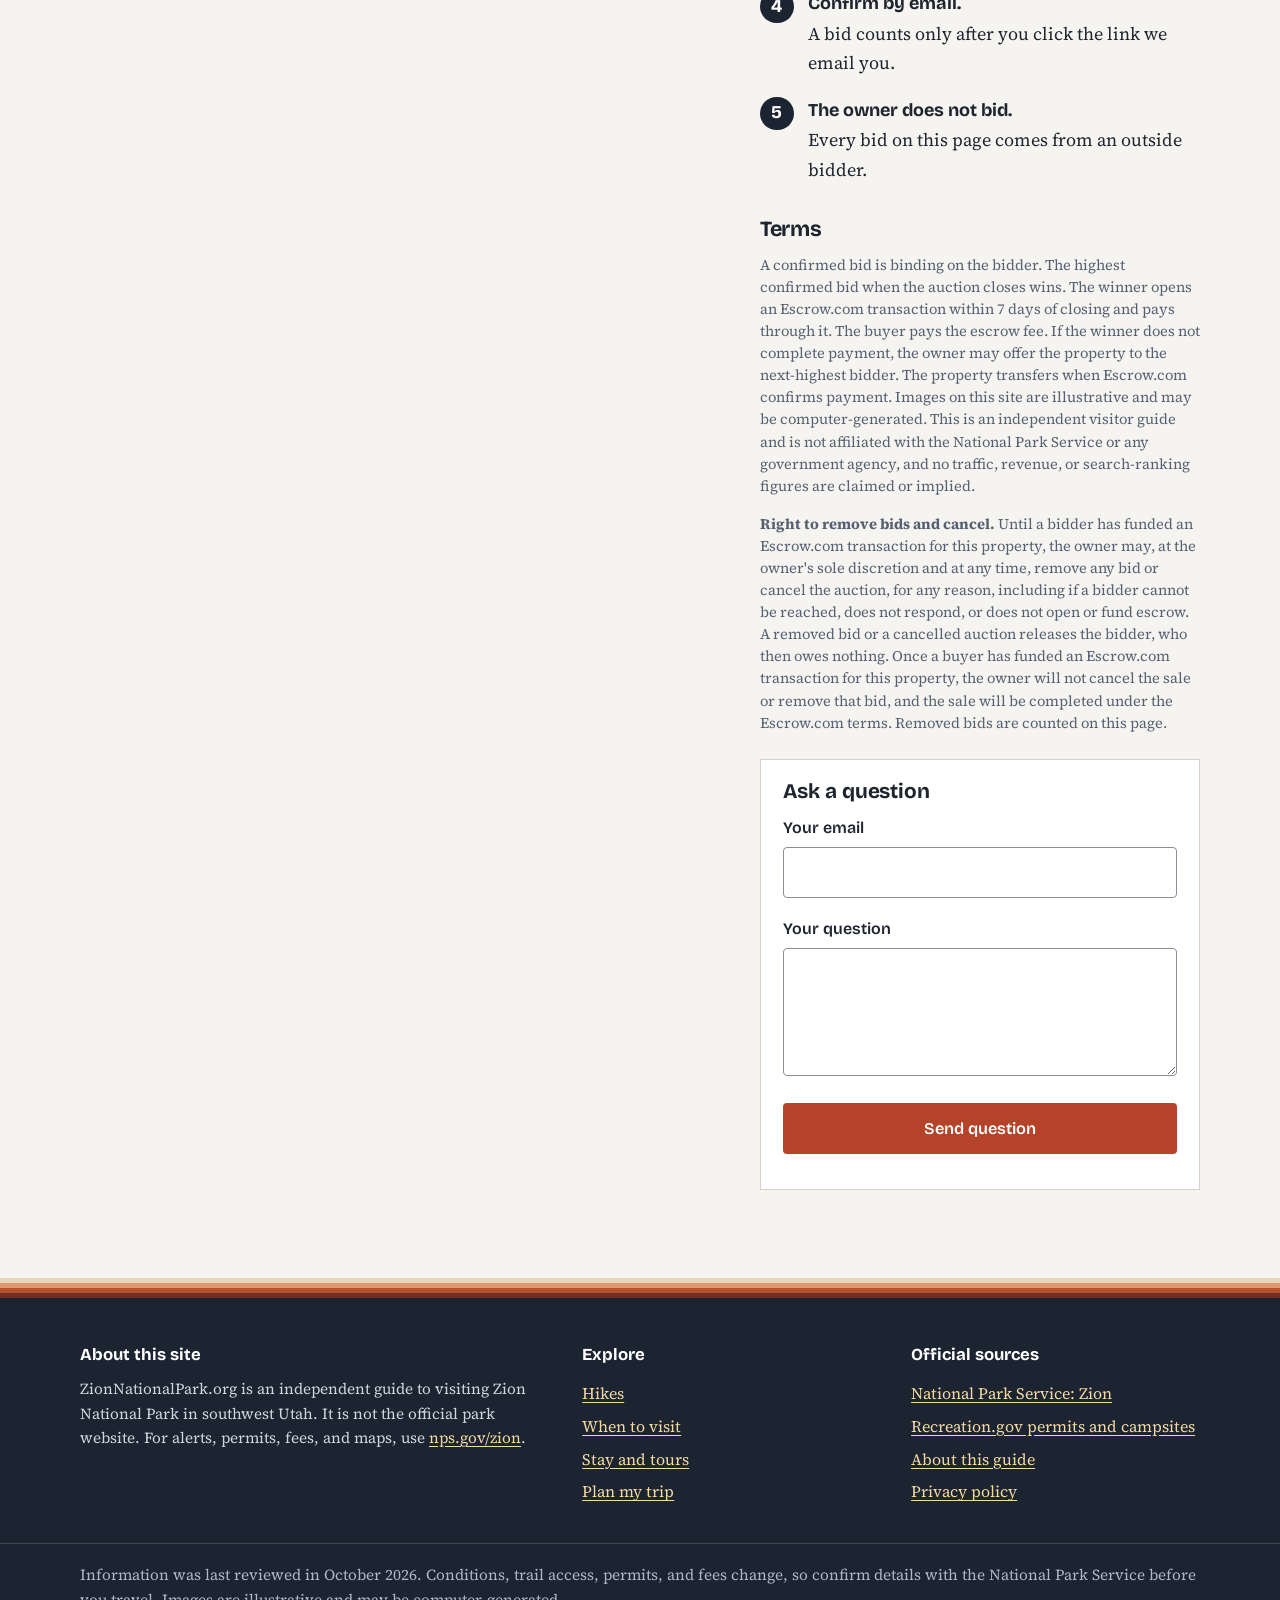
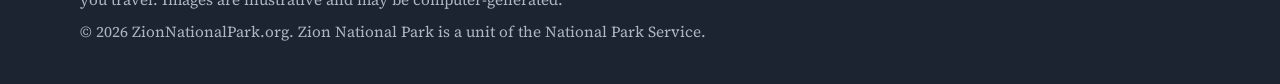
==== commit bef41bbb: "Add Place a bid call to action to auction page Co-Authored-By: Claude Sonnet 5.5 <noreply@anthropic." ====
--- a/auction.html
+++ b/auction.html
@@ -44,6 +44,7 @@
 <div class="wrap">
 <h1>ZionNationalPark.org is for sale</h1>
 <p>One complete digital property, offered to one buyer by open auction.</p>
+<p style="margin-top:1.4rem"><a class="btn" id="a-cta" href="#auction-panel">Place a bid</a></p>
 </div>
 </section>
 <div class="strata" aria-hidden="true"><i></i><i></i><i></i><i></i></div>
